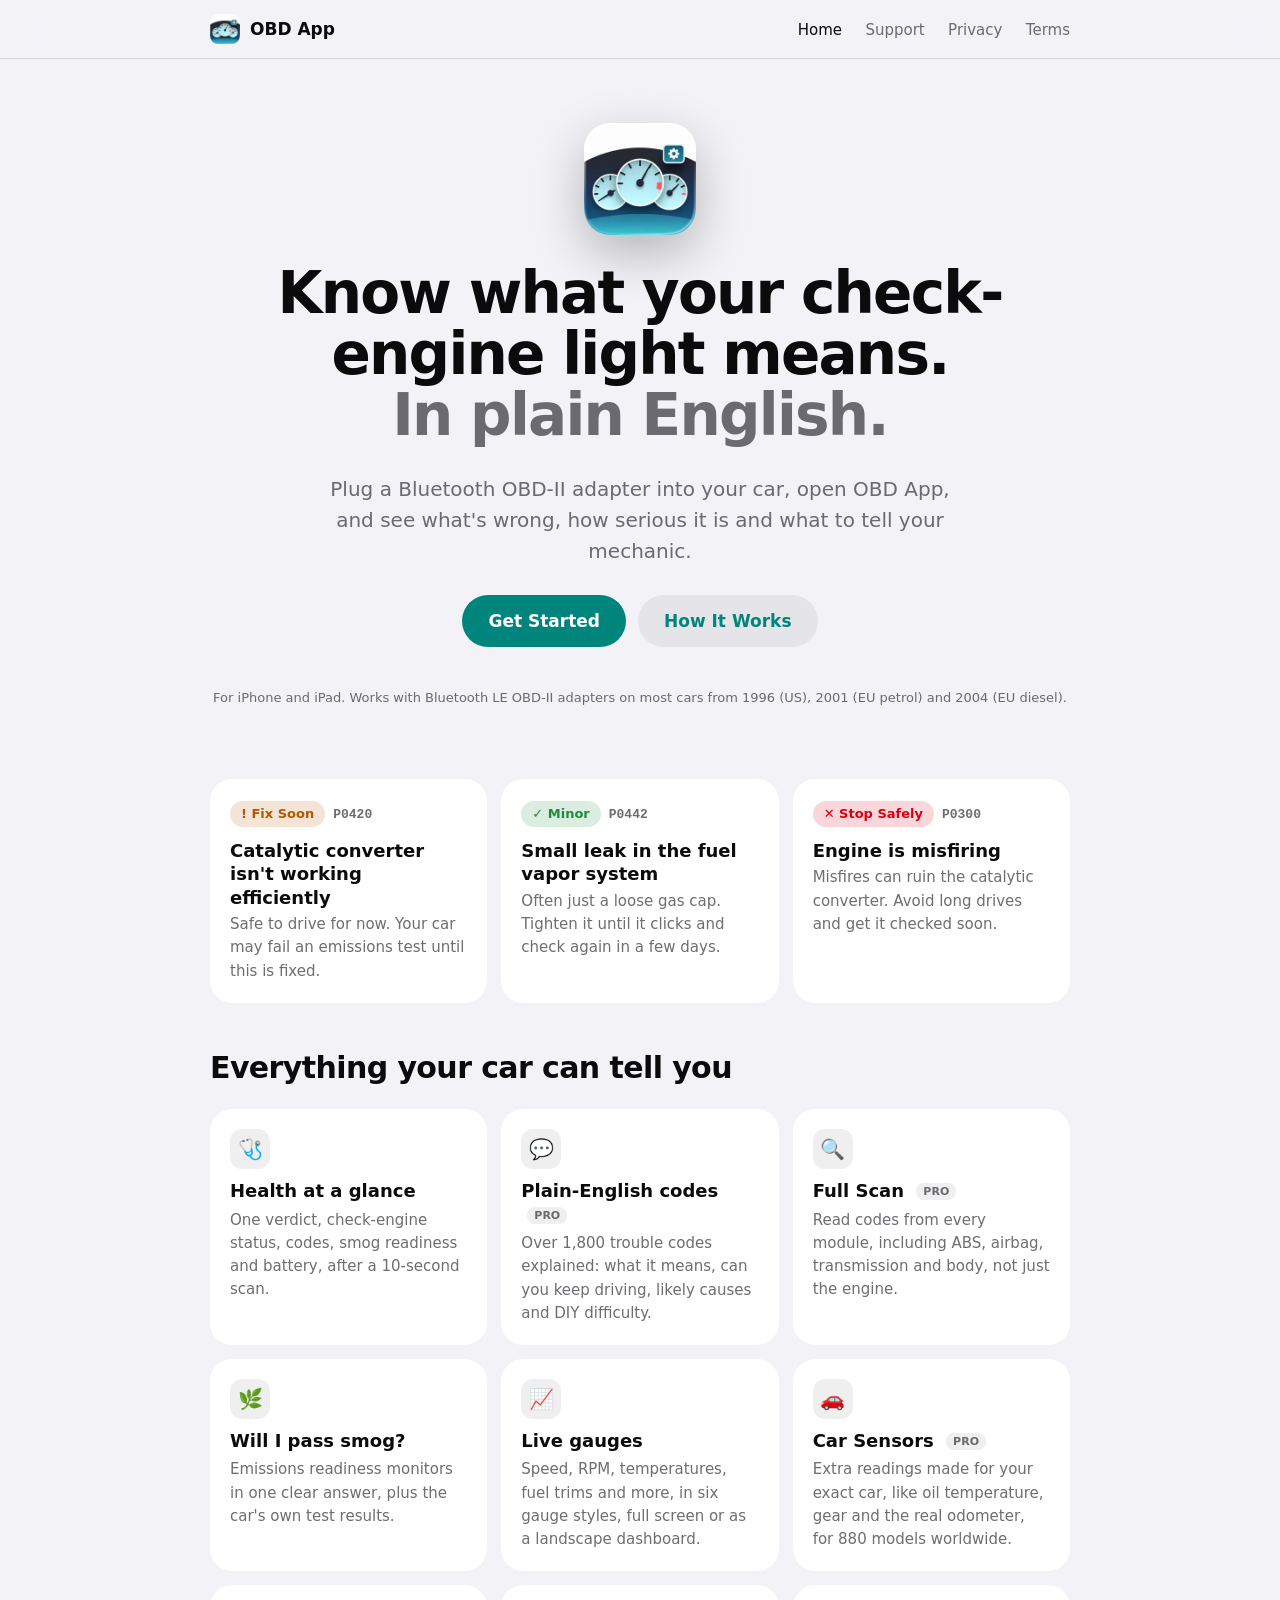
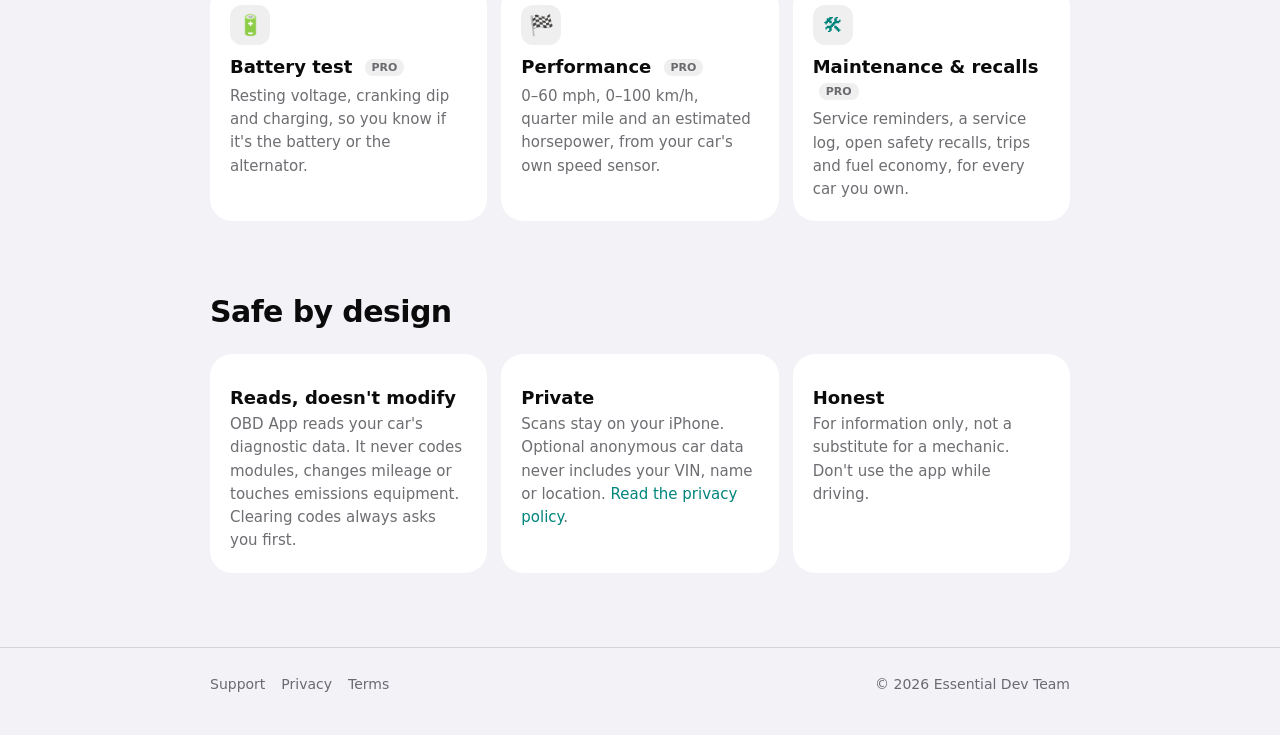
==== index.html @ a696c6cb "OBD App website: home, support, privacy policy, terms Co-Authored-By: Claude Opus 5.5 <noreply@anthr" ====
<!doctype html>
<html lang="en">
<head>
  <meta charset="utf-8">
  <meta name="viewport" content="width=device-width, initial-scale=1">
  <title>OBD App: Know what your check-engine light means</title>
  <meta name="description" content="A modern car scanner for iPhone. Plain-English trouble codes, severity, smog readiness, live gauges, full module scan and more, with a Bluetooth OBD-II adapter.">
  <link rel="icon" href="favicon.png">
  <link rel="apple-touch-icon" href="icon.png">
  <link rel="stylesheet" href="style.css">
</head>
<body>
  <header class="top">
    <div class="wrap">
      <a class="brand" href="index.html"><img src="icon.png" alt=""><span>OBD App</span></a>
      <nav>
        <a href="index.html" class="on">Home</a>
        <a href="support.html">Support</a>
        <a href="privacy.html">Privacy</a>
        <a href="terms.html">Terms</a>
      </nav>
    </div>
  </header>

  <main class="wrap">
    <div class="hero">
      <img class="icon" src="icon.png" alt="OBD App icon">
      <h1>Know what your check-engine light means.<span>In plain English.</span></h1>
      <p class="lead">Plug a Bluetooth OBD-II adapter into your car, open OBD App, and see what's wrong, how serious it is and what to tell your mechanic.</p>
      <div class="cta">
        <a class="btn" href="support.html#adapters">Get Started</a>
        <a class="btn ghost" href="support.html">How It Works</a>
      </div>
      <p class="note">For iPhone and iPad. Works with Bluetooth LE OBD-II adapters on most cars from 1996 (US), 2001 (EU petrol) and 2004 (EU diesel).</p>
    </div>

    <div class="demo">
      <div class="card">
        <span class="chip warn">! Fix Soon</span><span class="code">P0420</span>
        <h3>Catalytic converter isn't working efficiently</h3>
        <p>Safe to drive for now. Your car may fail an emissions test until this is fixed.</p>
      </div>
      <div class="card">
        <span class="chip ok">✓ Minor</span><span class="code">P0442</span>
        <h3>Small leak in the fuel vapor system</h3>
        <p>Often just a loose gas cap. Tighten it until it clicks and check again in a few days.</p>
      </div>
      <div class="card">
        <span class="chip bad">✕ Stop Safely</span><span class="code">P0300</span>
        <h3>Engine is misfiring</h3>
        <p>Misfires can ruin the catalytic converter. Avoid long drives and get it checked soon.</p>
      </div>
    </div>

    <section>
      <h2>Everything your car can tell you</h2>
      <div class="grid">
        <div class="card feature"><div class="ico">🩺</div><h3>Health at a glance</h3><p>One verdict, check-engine status, codes, smog readiness and battery, after a 10-second scan.</p></div>
        <div class="card feature"><div class="ico">💬</div><h3>Plain-English codes <span class="pro">PRO</span></h3><p>Over 1,800 trouble codes explained: what it means, can you keep driving, likely causes and DIY difficulty.</p></div>
        <div class="card feature"><div class="ico">🔍</div><h3>Full Scan <span class="pro">PRO</span></h3><p>Read codes from every module, including ABS, airbag, transmission and body, not just the engine.</p></div>
        <div class="card feature"><div class="ico">🌿</div><h3>Will I pass smog?</h3><p>Emissions readiness monitors in one clear answer, plus the car's own test results.</p></div>
        <div class="card feature"><div class="ico">📈</div><h3>Live gauges</h3><p>Speed, RPM, temperatures, fuel trims and more, in six gauge styles, full screen or as a landscape dashboard.</p></div>
        <div class="card feature"><div class="ico">🚗</div><h3>Car Sensors <span class="pro">PRO</span></h3><p>Extra readings made for your exact car, like oil temperature, gear and the real odometer, for 880 models worldwide.</p></div>
        <div class="card feature"><div class="ico">🔋</div><h3>Battery test <span class="pro">PRO</span></h3><p>Resting voltage, cranking dip and charging, so you know if it's the battery or the alternator.</p></div>
        <div class="card feature"><div class="ico">🏁</div><h3>Performance <span class="pro">PRO</span></h3><p>0–60 mph, 0–100 km/h, quarter mile and an estimated horsepower, from your car's own speed sensor.</p></div>
        <div class="card feature"><div class="ico">🛠</div><h3>Maintenance &amp; recalls <span class="pro">PRO</span></h3><p>Service reminders, a service log, open safety recalls, trips and fuel economy, for every car you own.</p></div>
      </div>
    </section>

    <section>
      <h2>Safe by design</h2>
      <div class="grid">
        <div class="card"><h3>Reads, doesn't modify</h3><p style="color:var(--fg2)">OBD App reads your car's diagnostic data. It never codes modules, changes mileage or touches emissions equipment. Clearing codes always asks you first.</p></div>
        <div class="card"><h3>Private</h3><p style="color:var(--fg2)">Scans stay on your iPhone. Optional anonymous car data never includes your VIN, name or location. <a href="privacy.html">Read the privacy policy</a>.</p></div>
        <div class="card"><h3>Honest</h3><p style="color:var(--fg2)">For information only, not a substitute for a mechanic. Don't use the app while driving.</p></div>
      </div>
    </section>
  </main>

  <footer>
    <div class="wrap">
      <div><a href="support.html">Support</a><a href="privacy.html">Privacy</a><a href="terms.html">Terms</a></div>
      <div>© 2026 Essential Dev Team</div>
    </div>
  </footer>
</body>
</html>
---- style.css ----
:root {
  --bg: #F2F2F7;
  --card: #FFFFFF;
  --fg: #0B0B0C;
  --fg2: rgba(60, 60, 67, 0.75);
  --sep: rgba(60, 60, 67, 0.16);
  --fill: rgba(120, 120, 128, 0.12);
  --acc: #00857D;
  --accFg: #FFFFFF;
  --ok: #1E8E3E;
  --warn: #B35900;
  --bad: #D70015;
  --radius: 22px;
  color-scheme: light dark;
}
@media (prefers-color-scheme: dark) {
  :root {
    --bg: #000000;
    --card: #1C1C1E;
    --fg: #FFFFFF;
    --fg2: rgba(235, 235, 245, 0.66);
    --sep: rgba(84, 84, 88, 0.6);
    --fill: rgba(120, 120, 128, 0.24);
    --acc: #33D6C8;
    --accFg: #00211E;
    --ok: #30D158;
    --warn: #FFB340;
    --bad: #FF453A;
  }
}
* { box-sizing: border-box; }
html { -webkit-text-size-adjust: 100%; }
body {
  margin: 0;
  background: var(--bg);
  color: var(--fg);
  font: 17px/1.55 -apple-system, BlinkMacSystemFont, "SF Pro Text", "Helvetica Neue", system-ui, sans-serif;
  -webkit-font-smoothing: antialiased;
}
a { color: var(--acc); text-decoration: none; }
a:hover { text-decoration: underline; }
.wrap { max-width: 900px; margin: 0 auto; padding: 0 20px; }

/* Header */
header.top {
  position: sticky; top: 0; z-index: 10;
  background: color-mix(in srgb, var(--bg) 82%, transparent);
  backdrop-filter: saturate(180%) blur(20px);
  -webkit-backdrop-filter: saturate(180%) blur(20px);
  border-bottom: 0.5px solid var(--sep);
}
header.top .wrap { display: flex; align-items: center; justify-content: space-between; height: 58px; gap: 12px; }
.brand { display: flex; align-items: center; gap: 10px; font-weight: 700; color: var(--fg); }
.brand img { width: 30px; height: 30px; border-radius: 8px; }
nav a { color: var(--fg2); font-size: 15px; font-weight: 500; margin-left: 18px; }
nav a.on, nav a:hover { color: var(--fg); text-decoration: none; }

/* Hero */
.hero { padding: 64px 0 40px; display: grid; grid-template-columns: 1fr; gap: 28px; text-align: center; }
.hero img.icon { width: 112px; height: 112px; border-radius: 26px; margin: 0 auto; box-shadow: 0 18px 50px rgba(0, 0, 0, 0.25); }
.hero h1 { font-size: clamp(36px, 7vw, 58px); line-height: 1.05; letter-spacing: -0.03em; margin: 0; }
.hero h1 span { color: var(--fg2); display: block; }
.hero p.lead { font-size: 20px; color: var(--fg2); max-width: 620px; margin: 0 auto; }
.cta { display: flex; gap: 12px; justify-content: center; flex-wrap: wrap; }
.btn {
  display: inline-flex; align-items: center; justify-content: center; gap: 8px;
  height: 52px; padding: 0 26px; border-radius: 26px; font-weight: 600; font-size: 17px;
  background: var(--acc); color: var(--accFg);
}
.btn.ghost { background: var(--fill); color: var(--acc); }
.btn:hover { text-decoration: none; filter: brightness(1.05); }
.note { font-size: 13px; color: var(--fg2); }

/* Verdict demo */
.demo { display: grid; grid-template-columns: repeat(auto-fit, minmax(240px, 1fr)); gap: 14px; margin: 18px 0 8px; }
.card { background: var(--card); border-radius: var(--radius); padding: 20px; }
.chip {
  display: inline-flex; align-items: center; gap: 6px; height: 26px; padding: 0 11px; border-radius: 13px;
  font-size: 13px; font-weight: 700;
}
.chip.ok { color: var(--ok); background: color-mix(in srgb, var(--ok) 16%, transparent); }
.chip.warn { color: var(--warn); background: color-mix(in srgb, var(--warn) 16%, transparent); }
.chip.bad { color: var(--bad); background: color-mix(in srgb, var(--bad) 16%, transparent); }
.code { font: 600 13px ui-monospace, "SF Mono", Menlo, monospace; color: var(--fg2); margin-left: 8px; }
.card h3 { margin: 12px 0 4px; font-size: 18px; line-height: 1.3; }
.card p { margin: 0; color: var(--fg2); font-size: 15px; }

/* Features */
section { padding: 34px 0; }
section h2 { font-size: 30px; letter-spacing: -0.02em; margin: 0 0 18px; }
.grid { display: grid; grid-template-columns: repeat(auto-fit, minmax(250px, 1fr)); gap: 14px; }
.feature .ico {
  width: 40px; height: 40px; border-radius: 12px; background: var(--fill); color: var(--acc);
  display: flex; align-items: center; justify-content: center; font-size: 20px; margin-bottom: 10px;
}
.feature h3 { margin: 0 0 6px; font-size: 18px; }
.feature p { margin: 0; color: var(--fg2); font-size: 15px; }
.pro { font-size: 11px; font-weight: 700; color: var(--fg2); background: var(--fill); padding: 2px 7px; border-radius: 8px; margin-left: 6px; vertical-align: middle; }

/* Documents */
.doc { padding: 40px 0 20px; }
.doc h1 { font-size: 38px; letter-spacing: -0.02em; margin: 0 0 4px; }
.doc .updated { color: var(--fg2); font-size: 15px; margin: 0 0 28px; }
.doc h2 { font-size: 22px; margin: 34px 0 10px; }
.doc h3 { font-size: 18px; margin: 22px 0 8px; }
.doc p, .doc li { color: var(--fg); }
.doc ul { padding-left: 22px; }
.doc li { margin: 6px 0; }
.box { background: var(--card); border-radius: var(--radius); padding: 18px 20px; margin: 16px 0; }
.box.never { border-left: 4px solid var(--ok); }
table { width: 100%; border-collapse: collapse; background: var(--card); border-radius: 16px; overflow: hidden; font-size: 15px; }
th, td { text-align: left; padding: 11px 14px; border-top: 0.5px solid var(--sep); vertical-align: top; }
th { background: var(--fill); font-weight: 600; border-top: none; }
details { background: var(--card); border-radius: 16px; padding: 14px 18px; margin: 10px 0; }
summary { font-weight: 600; cursor: pointer; list-style: none; }
summary::-webkit-details-marker { display: none; }
summary::after { content: "+"; float: right; color: var(--fg2); font-weight: 400; }
details[open] summary::after { content: "–"; }
details p, details ul { color: var(--fg2); margin: 10px 0 0; }

footer { border-top: 0.5px solid var(--sep); margin-top: 40px; padding: 26px 0 40px; color: var(--fg2); font-size: 14px; }
footer .wrap { display: flex; justify-content: space-between; flex-wrap: wrap; gap: 12px; }
footer a { color: var(--fg2); margin-right: 16px; }

@media (max-width: 560px) {
  nav a { margin-left: 12px; font-size: 14px; }
  .brand span { display: none; }
  .hero { padding-top: 40px; }
}
@media (prefers-reduced-motion: no-preference) {
  .card, .feature { transition: transform .2s ease; }
}
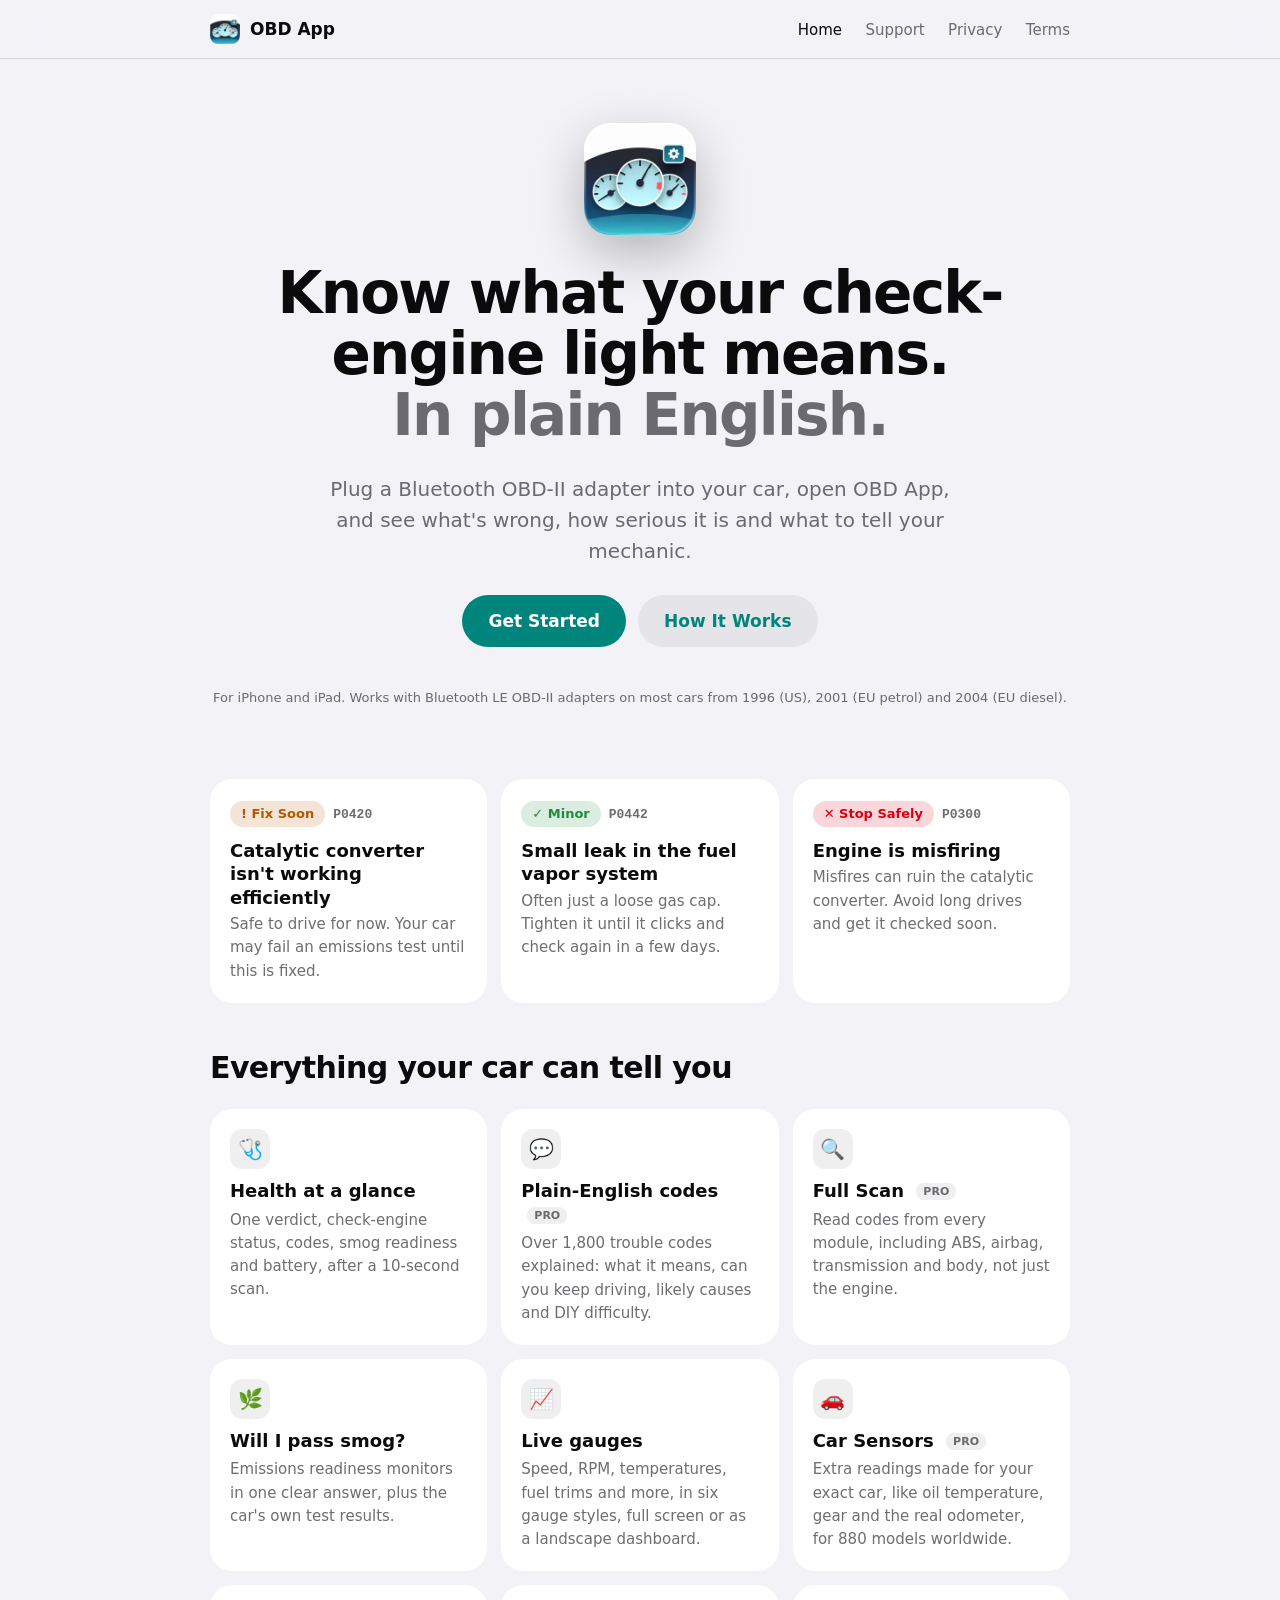
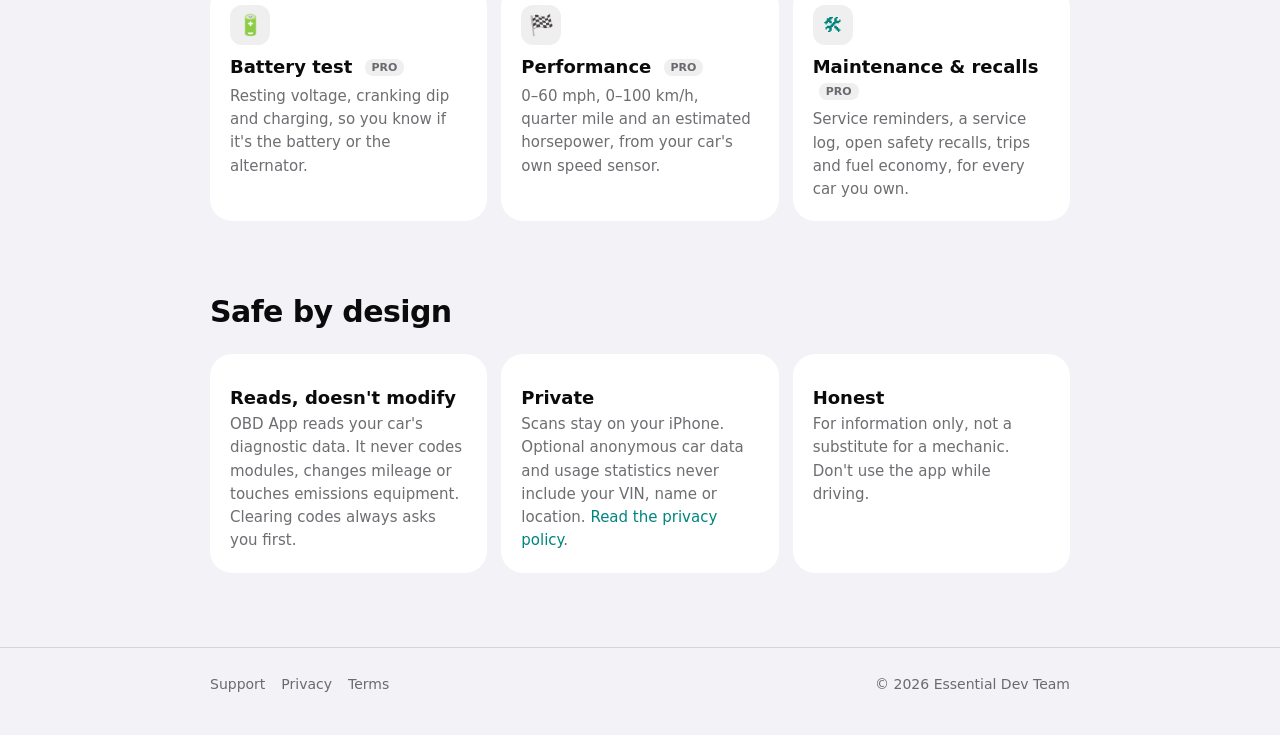
==== commit 630b09c2: "Privacy policy: anonymous usage statistics (in-house analytics), FAQ update Co-Authored-By: Claude O" ====
--- a/index.html
+++ b/index.html
@@ -71,7 +71,7 @@
       <h2>Safe by design</h2>
       <div class="grid">
         <div class="card"><h3>Reads, doesn't modify</h3><p style="color:var(--fg2)">OBD App reads your car's diagnostic data. It never codes modules, changes mileage or touches emissions equipment. Clearing codes always asks you first.</p></div>
-        <div class="card"><h3>Private</h3><p style="color:var(--fg2)">Scans stay on your iPhone. Optional anonymous car data never includes your VIN, name or location. <a href="privacy.html">Read the privacy policy</a>.</p></div>
+        <div class="card"><h3>Private</h3><p style="color:var(--fg2)">Scans stay on your iPhone. Optional anonymous car data and usage statistics never include your VIN, name or location. <a href="privacy.html">Read the privacy policy</a>.</p></div>
         <div class="card"><h3>Honest</h3><p style="color:var(--fg2)">For information only, not a substitute for a mechanic. Don't use the app while driving.</p></div>
       </div>
     </section>
